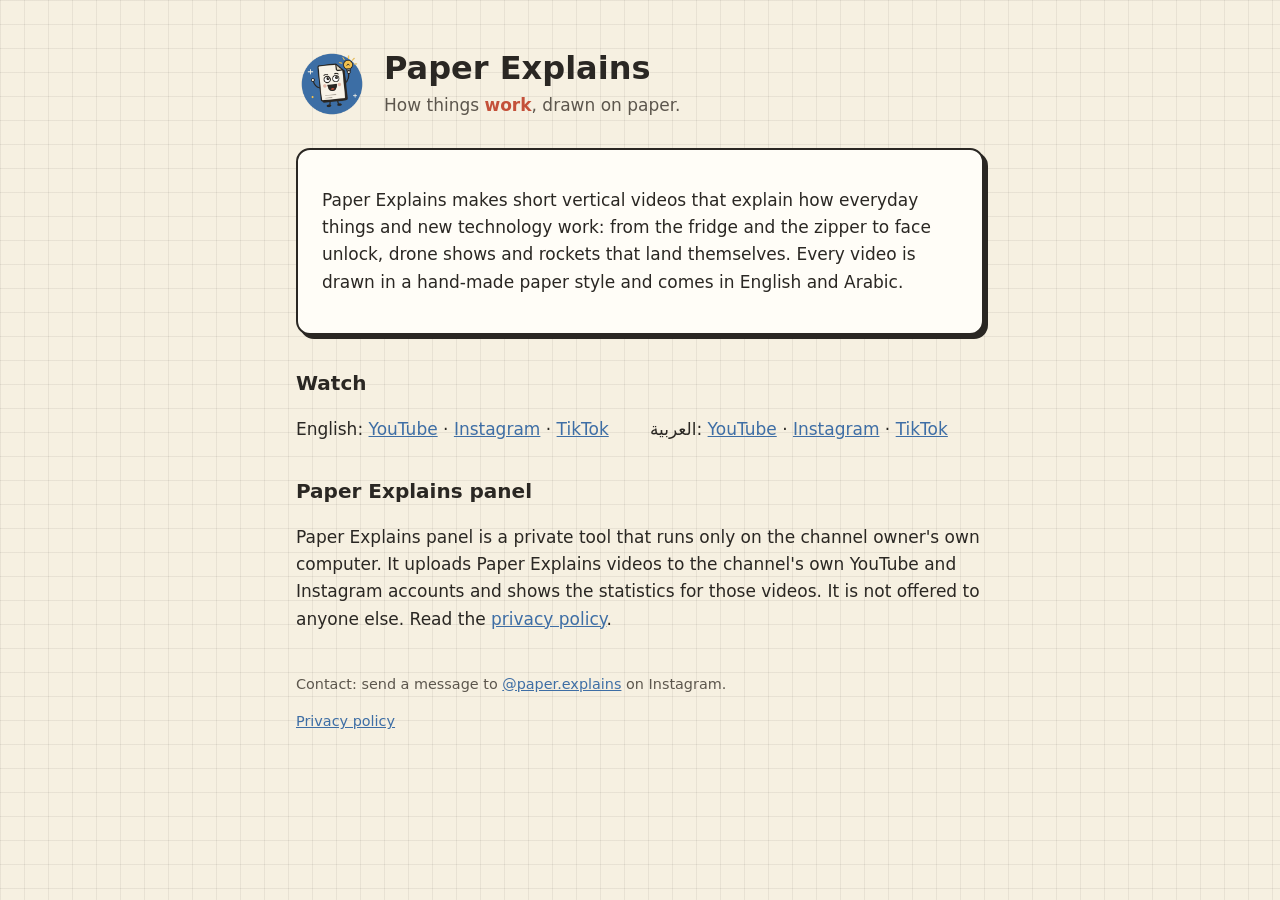
==== index.html @ 7f8459b5 "Paper Explains home page and privacy policy Co-Authored-By: Claude Opus 5.5 <noreply@anthropic.com>" ====
<!doctype html>
<html lang="en">
<head>
  <meta charset="utf-8">
  <meta name="viewport" content="width=device-width, initial-scale=1">
  <title>Paper Explains</title>
  <meta name="description" content="Short vertical videos that explain how everyday things and new technology work, in English and Arabic.">
  <link rel="icon" href="logo.png">
  <link rel="stylesheet" href="style.css">
</head>
<body>
  <main>
    <header>
      <img src="logo.png" alt="Paper Explains logo">
      <div>
        <h1>Paper Explains</h1>
        <p class="tag">How things <mark>work</mark>, drawn on paper.</p>
      </div>
    </header>

    <div class="card">
      <p>Paper Explains makes short vertical videos that explain how everyday things and new technology work: from the fridge and the zipper to face unlock, drone shows and rockets that land themselves. Every video is drawn in a hand-made paper style and comes in English and Arabic.</p>
    </div>

    <h2>Watch</h2>
    <ul class="links">
      <li>English: <a href="https://www.youtube.com/channel/UCOVHltXaTTSHjXgj39VYdLQ">YouTube</a> · <a href="https://www.instagram.com/paper.explains/">Instagram</a> · <a href="https://www.tiktok.com/@paper.explains">TikTok</a></li>
      <li>العربية: <a href="https://www.youtube.com/channel/UCtAqA2iCUgrPzvF_600OQLg">YouTube</a> · <a href="https://www.instagram.com/paper.explains.ar/">Instagram</a> · <a href="https://www.tiktok.com/@paper.explains.ar">TikTok</a></li>
    </ul>

    <h2>Paper Explains panel</h2>
    <p>Paper Explains panel is a private tool that runs only on the channel owner's own computer. It uploads Paper Explains videos to the channel's own YouTube and Instagram accounts and shows the statistics for those videos. It is not offered to anyone else. Read the <a href="privacy.html">privacy policy</a>.</p>

    <footer>
      <p>Contact: send a message to <a href="https://www.instagram.com/paper.explains/">@paper.explains</a> on Instagram.</p>
      <p><a href="privacy.html">Privacy policy</a></p>
    </footer>
  </main>
</body>
</html>
---- style.css ----
:root {
  --paper: #f6f0e1;
  --grid: rgba(42, 39, 35, 0.07);
  --ink: #2a2723;
  --ink-2: #5c564d;
  --red: #c4513a;
  --blue: #3e6ea5;
  --card: #fffdf7;
}
* { box-sizing: border-box; }
body {
  margin: 0;
  color: var(--ink);
  background-color: var(--paper);
  background-image: linear-gradient(var(--grid) 1px, transparent 1px), linear-gradient(90deg, var(--grid) 1px, transparent 1px);
  background-size: 24px 24px;
  font: 17px/1.6 "Nunito", system-ui, -apple-system, "Segoe UI", sans-serif;
}
main { max-width: 720px; margin: 0 auto; padding: 48px 16px 64px; }
header { display: flex; align-items: center; gap: 16px; margin-bottom: 28px; }
header img { width: 72px; height: 72px; }
header a { color: inherit; text-decoration: none; }
h1 { font-size: 2rem; line-height: 1.2; margin: 0; }
h2 { font-size: 1.25rem; margin: 32px 0 8px; }
.tag { color: var(--ink-2); margin: 4px 0 0; }
.card { background: var(--card); border: 2px solid var(--ink); border-radius: 14px; padding: 20px 24px; margin: 20px 0; box-shadow: 4px 4px 0 var(--ink); }
a { color: var(--blue); }
.links { display: grid; grid-template-columns: repeat(auto-fit, minmax(200px, 1fr)); gap: 8px 20px; padding: 0; list-style: none; }
.muted { color: var(--ink-2); font-size: 0.9rem; }
footer { margin-top: 40px; color: var(--ink-2); font-size: 0.9rem; }
mark { background: none; color: var(--red); font-weight: 700; }
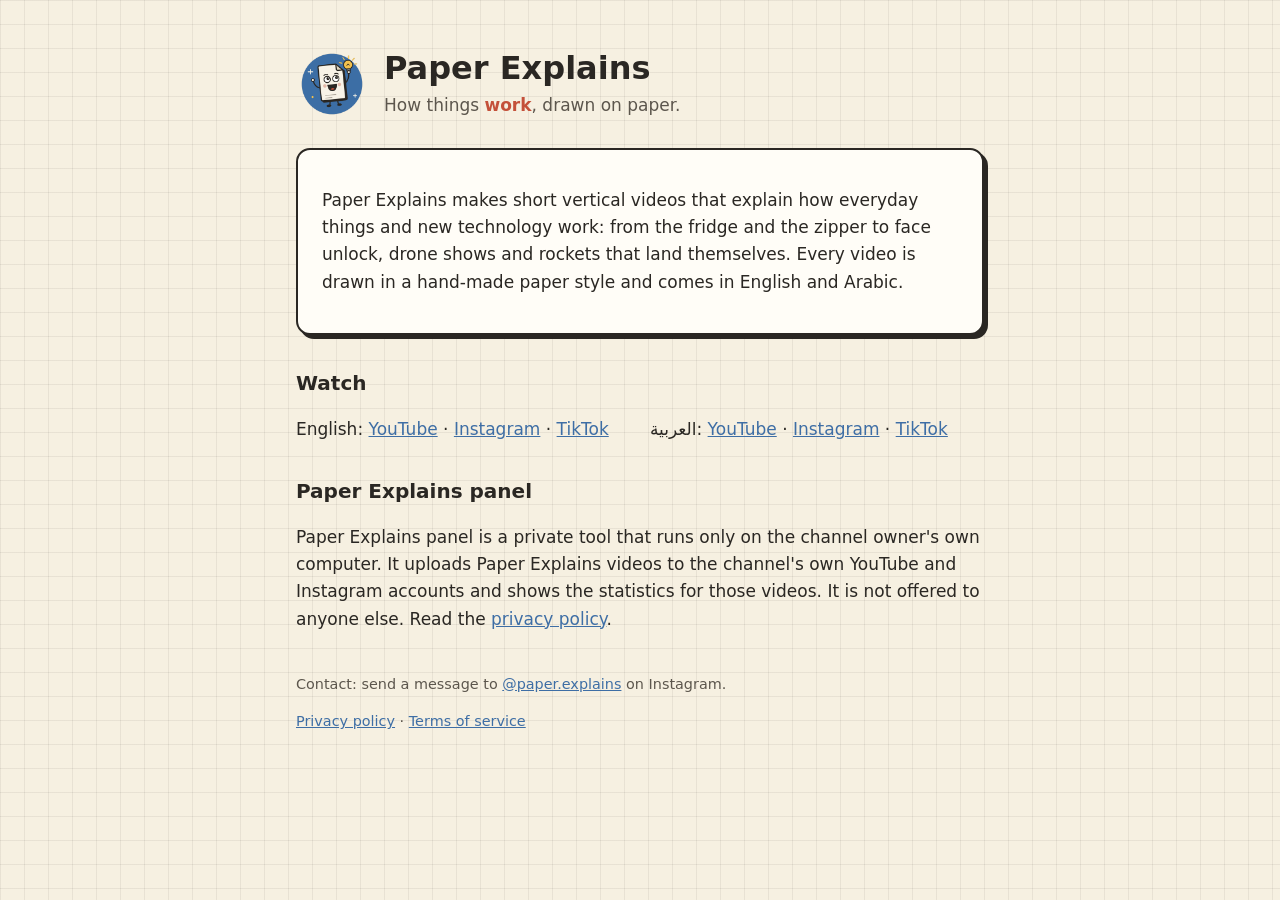
==== commit 5bad6e18: "Add terms of service page Co-Authored-By: Claude Opus 5.5 <noreply@anthropic.com>" ====
--- a/index.html
+++ b/index.html
@@ -33,7 +33,7 @@
 
     <footer>
       <p>Contact: send a message to <a href="https://www.instagram.com/paper.explains/">@paper.explains</a> on Instagram.</p>
-      <p><a href="privacy.html">Privacy policy</a></p>
+      <p><a href="privacy.html">Privacy policy</a> · <a href="terms.html">Terms of service</a></p>
     </footer>
   </main>
 </body>
